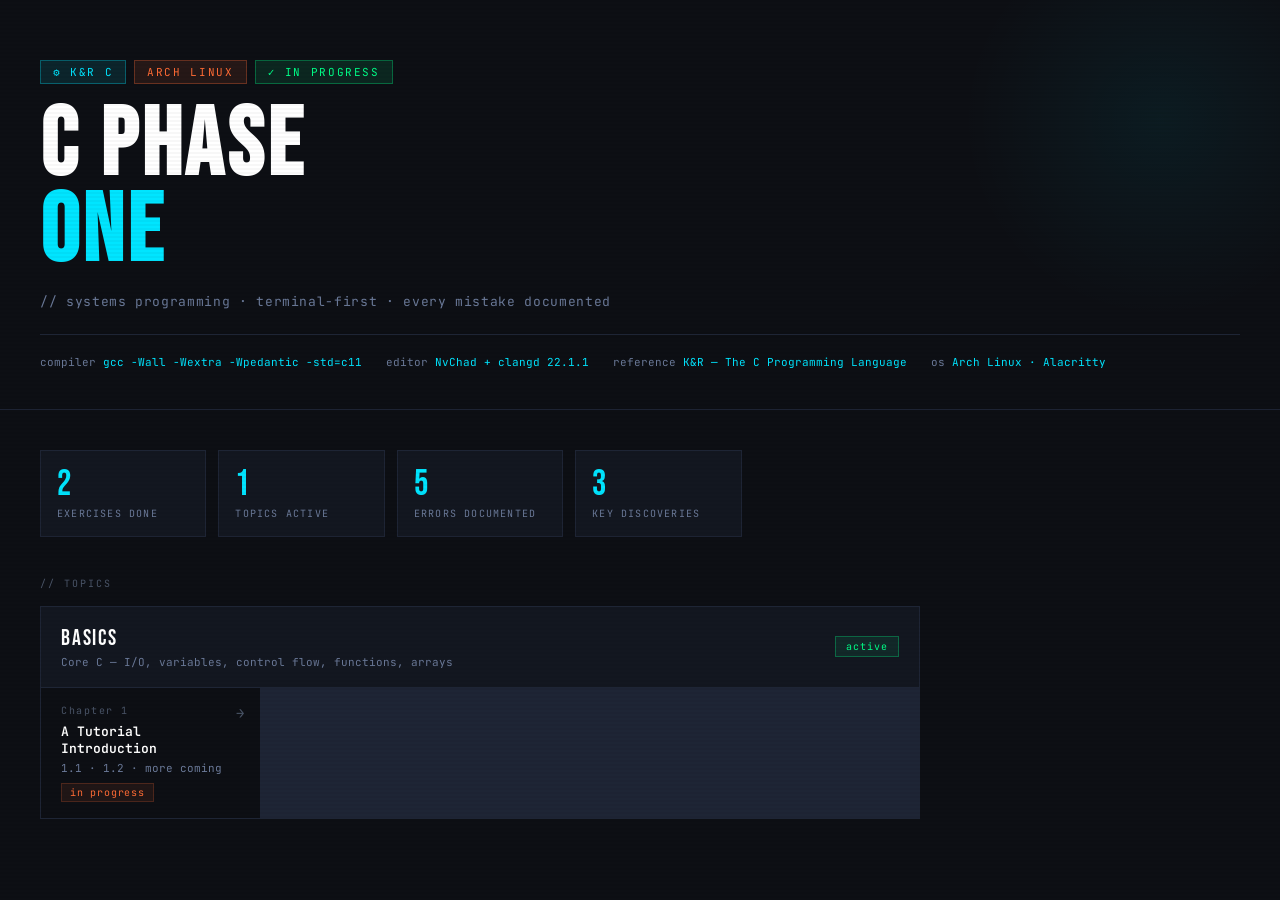
==== docs/index.html @ e8d80caa "add: [added files for cahp 1]" ====
<!DOCTYPE html>
<html lang="en">
<head>
<meta charset="UTF-8">
<meta name="viewport" content="width=device-width, initial-scale=1.0">
<title>C-Phase-1 · Systems Programming</title>
<link href="https://fonts.googleapis.com/css2?family=JetBrains+Mono:wght@300;400;600;800&family=Bebas+Neue&display=swap" rel="stylesheet">
<style>
  :root {
    --bg: #0d0f14;
    --panel: #131720;
    --border: #1e2535;
    --accent: #00e5ff;
    --green: #00ff88;
    --orange: #ff6b35;
    --purple: #bd93f9;
    --dim: #4a5568;
    --text: #cdd6f4;
    --muted: #6b7a99;
  }
  * { margin: 0; padding: 0; box-sizing: border-box; }
  body {
    background: var(--bg);
    color: var(--text);
    font-family: 'JetBrains Mono', monospace;
    min-height: 100vh;
    overflow-x: hidden;
  }
  body::before {
    content: '';
    position: fixed;
    inset: 0;
    background: repeating-linear-gradient(0deg, transparent, transparent 2px, rgba(0,0,0,0.03) 2px, rgba(0,0,0,0.03) 4px);
    pointer-events: none;
    z-index: 100;
  }

  /* HERO */
  .hero {
    padding: 60px 40px 40px;
    border-bottom: 1px solid var(--border);
    position: relative;
    overflow: hidden;
  }
  .hero::after {
    content: '';
    position: absolute;
    top: -80px; right: -80px;
    width: 400px; height: 400px;
    background: radial-gradient(circle, rgba(0,229,255,0.06) 0%, transparent 70%);
    pointer-events: none;
  }
  .hero-tags { display: flex; gap: 8px; flex-wrap: wrap; margin-bottom: 20px; }
  .tag {
    display: inline-block;
    background: rgba(0,229,255,0.1);
    border: 1px solid rgba(0,229,255,0.3);
    color: var(--accent);
    font-size: 11px;
    letter-spacing: 0.15em;
    padding: 4px 12px;
    text-transform: uppercase;
  }
  .tag.orange { background: rgba(255,107,53,0.1); border-color: rgba(255,107,53,0.3); color: var(--orange); }
  .tag.green  { background: rgba(0,255,136,0.1);  border-color: rgba(0,255,136,0.3);  color: var(--green); }
  h1 {
    font-family: 'Bebas Neue', sans-serif;
    font-size: clamp(52px, 8vw, 96px);
    letter-spacing: 0.04em;
    line-height: 0.9;
    color: #fff;
  }
  h1 span { color: var(--accent); }
  .subtitle { margin-top: 16px; color: var(--muted); font-size: 13px; letter-spacing: 0.05em; }

  .env-bar {
    display: flex;
    gap: 24px;
    flex-wrap: wrap;
    margin-top: 24px;
    padding-top: 20px;
    border-top: 1px solid var(--border);
  }
  .env-item { font-size: 11px; color: var(--muted); }
  .env-item span { color: var(--accent); }

  /* CONTENT */
  .content { padding: 40px; max-width: 960px; }

  .section-label {
    font-size: 10px;
    letter-spacing: 0.2em;
    text-transform: uppercase;
    color: var(--dim);
    margin-bottom: 16px;
    margin-top: 40px;
  }
  .section-label:first-child { margin-top: 0; }

  /* TOPIC GROUPS */
  .topic {
    border: 1px solid var(--border);
    margin-bottom: 24px;
    background: var(--panel);
  }
  .topic-header {
    display: flex;
    align-items: center;
    justify-content: space-between;
    padding: 18px 20px;
    border-bottom: 1px solid var(--border);
  }
  .topic-title {
    font-family: 'Bebas Neue', sans-serif;
    font-size: 22px;
    letter-spacing: 0.08em;
    color: #fff;
  }
  .topic-desc { font-size: 11px; color: var(--muted); margin-top: 3px; }
  .topic-badge {
    font-size: 10px;
    padding: 3px 10px;
    letter-spacing: 0.1em;
    border: 1px solid;
    white-space: nowrap;
  }
  .topic-badge.active { color: var(--green); border-color: rgba(0,255,136,0.3); background: rgba(0,255,136,0.08); }
  .topic-badge.planned { color: var(--dim); border-color: var(--border); background: transparent; }

  /* CHAPTER LINKS */
  .chapters { display: grid; grid-template-columns: repeat(auto-fill, minmax(200px, 1fr)); gap: 1px; background: var(--border); }
  .chapter {
    background: var(--bg);
    padding: 16px 20px;
    text-decoration: none;
    display: block;
    transition: background 0.15s;
    position: relative;
  }
  .chapter:hover { background: #0f1218; }
  .chapter:hover .chapter-arrow { color: var(--accent); }
  .chapter-num { font-size: 10px; color: var(--dim); letter-spacing: 0.15em; margin-bottom: 6px; }
  .chapter-name { font-size: 13px; color: #fff; font-weight: 600; margin-bottom: 4px; }
  .chapter-exercises { font-size: 11px; color: var(--muted); }
  .chapter-arrow { position: absolute; top: 16px; right: 16px; color: var(--dim); font-size: 14px; transition: color 0.15s; }
  .chapter-status {
    display: inline-block;
    margin-top: 8px;
    font-size: 10px;
    padding: 2px 8px;
    letter-spacing: 0.08em;
  }
  .chapter-status.done { color: var(--green); background: rgba(0,255,136,0.08); border: 1px solid rgba(0,255,136,0.2); }
  .chapter-status.wip  { color: var(--orange); background: rgba(255,107,53,0.08); border: 1px solid rgba(255,107,53,0.2); }
  .chapter-status.todo { color: var(--dim); background: transparent; border: 1px solid var(--border); }

  /* ADD NEW CHAPTER PLACEHOLDER */
  .chapter.add {
    border: 1px dashed var(--border);
    background: transparent;
    display: flex;
    align-items: center;
    gap: 8px;
    color: var(--dim);
    font-size: 12px;
    cursor: default;
    margin: 1px;
  }

  /* QUICK STATS */
  .stats {
    display: grid;
    grid-template-columns: repeat(auto-fill, minmax(150px, 1fr));
    gap: 12px;
    margin-bottom: 32px;
  }
  .stat {
    background: var(--panel);
    border: 1px solid var(--border);
    padding: 16px;
  }
  .stat-num {
    font-family: 'Bebas Neue', sans-serif;
    font-size: 36px;
    color: var(--accent);
    line-height: 1;
    margin-bottom: 4px;
  }
  .stat-label { font-size: 10px; color: var(--muted); letter-spacing: 0.12em; text-transform: uppercase; }

  @media (max-width: 600px) {
    .hero, .content { padding: 30px 20px; }
    h1 { font-size: 52px; }
  }
</style>
</head>
<body>

<div class="hero">
  <div class="hero-tags">
    <span class="tag">⚙ K&amp;R C</span>
    <span class="tag orange">Arch Linux</span>
    <span class="tag green">✓ In Progress</span>
  </div>
  <h1>C PHASE<br><span>ONE</span></h1>
  <p class="subtitle">// systems programming · terminal-first · every mistake documented</p>
  <div class="env-bar">
    <div class="env-item">compiler <span>gcc -Wall -Wextra -Wpedantic -std=c11</span></div>
    <div class="env-item">editor <span>NvChad + clangd 22.1.1</span></div>
    <div class="env-item">reference <span>K&amp;R — The C Programming Language</span></div>
    <div class="env-item">os <span>Arch Linux · Alacritty</span></div>
  </div>
</div>

<div class="content">

  <!-- STATS -->
  <div class="stats">
    <div class="stat">
      <div class="stat-num">2</div>
      <div class="stat-label">Exercises Done</div>
    </div>
    <div class="stat">
      <div class="stat-num">1</div>
      <div class="stat-label">Topics Active</div>
    </div>
    <div class="stat">
      <div class="stat-num">5</div>
      <div class="stat-label">Errors Documented</div>
    </div>
    <div class="stat">
      <div class="stat-num">3</div>
      <div class="stat-label">Key Discoveries</div>
    </div>
  </div>

  <!-- BASICS -->
  <div class="section-label">// Topics</div>

  <div class="topic">
    <div class="topic-header">
      <div>
        <div class="topic-title">Basics</div>
        <div class="topic-desc">Core C — I/O, variables, control flow, functions, arrays</div>
      </div>
      <span class="topic-badge active">active</span>
    </div>
    <div class="chapters">
      <a class="chapter" href="Basics/ch1.html">
        <div class="chapter-num">Chapter 1</div>
        <div class="chapter-name">A Tutorial Introduction</div>
        <div class="chapter-exercises">1.1 · 1.2 · more coming</div>
        <span class="chapter-status wip">in progress</span>
        <span class="chapter-arrow">→</span>
      </a>
      <!-- ADD NEW CHAPTERS BELOW THIS LINE -->
      <!-- copy the <a class="chapter"> block above, update href to chN.html -->
    </div>
  </div>

  <!-- ADD NEW TOPICS BELOW THIS LINE -->
  <!-- copy the entire <div class="topic"> block, update title/desc/chapters -->
  <!--
  <div class="topic">
    <div class="topic-header">
      <div>
        <div class="topic-title">Math</div>
        <div class="topic-desc">Numeric types, floating point, math.h</div>
      </div>
      <span class="topic-badge planned">planned</span>
    </div>
    <div class="chapters">
      <a class="chapter" href="Math/ch1.html">
        <div class="chapter-num">Chapter 1</div>
        <div class="chapter-name">Title</div>
        <div class="chapter-exercises">exercises coming</div>
        <span class="chapter-status todo">not started</span>
        <span class="chapter-arrow">→</span>
      </a>
    </div>
  </div>
  -->

</div>

</body>
</html>
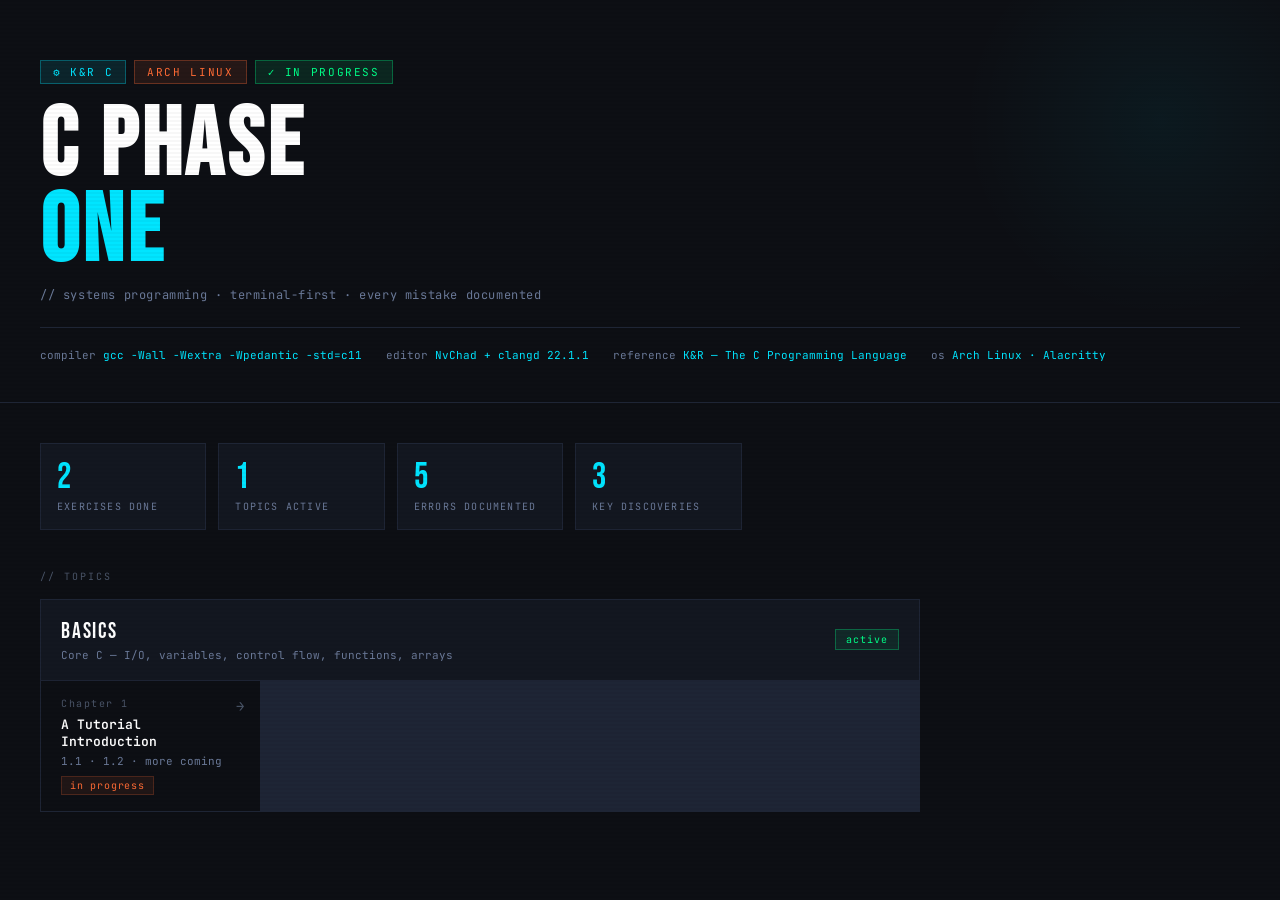
==== commit 762b9d29: "edit: [changed layout for a good purpose]" ====
--- a/docs/index.html
+++ b/docs/index.html
@@ -5,204 +5,17 @@
 <meta name="viewport" content="width=device-width, initial-scale=1.0">
 <title>C-Phase-1 · Systems Programming</title>
 <link href="https://fonts.googleapis.com/css2?family=JetBrains+Mono:wght@300;400;600;800&family=Bebas+Neue&display=swap" rel="stylesheet">
-<style>
-  :root {
-    --bg: #0d0f14;
-    --panel: #131720;
-    --border: #1e2535;
-    --accent: #00e5ff;
-    --green: #00ff88;
-    --orange: #ff6b35;
-    --purple: #bd93f9;
-    --dim: #4a5568;
-    --text: #cdd6f4;
-    --muted: #6b7a99;
-  }
-  * { margin: 0; padding: 0; box-sizing: border-box; }
-  body {
-    background: var(--bg);
-    color: var(--text);
-    font-family: 'JetBrains Mono', monospace;
-    min-height: 100vh;
-    overflow-x: hidden;
-  }
-  body::before {
-    content: '';
-    position: fixed;
-    inset: 0;
-    background: repeating-linear-gradient(0deg, transparent, transparent 2px, rgba(0,0,0,0.03) 2px, rgba(0,0,0,0.03) 4px);
-    pointer-events: none;
-    z-index: 100;
-  }
-
-  /* HERO */
-  .hero {
-    padding: 60px 40px 40px;
-    border-bottom: 1px solid var(--border);
-    position: relative;
-    overflow: hidden;
-  }
-  .hero::after {
-    content: '';
-    position: absolute;
-    top: -80px; right: -80px;
-    width: 400px; height: 400px;
-    background: radial-gradient(circle, rgba(0,229,255,0.06) 0%, transparent 70%);
-    pointer-events: none;
-  }
-  .hero-tags { display: flex; gap: 8px; flex-wrap: wrap; margin-bottom: 20px; }
-  .tag {
-    display: inline-block;
-    background: rgba(0,229,255,0.1);
-    border: 1px solid rgba(0,229,255,0.3);
-    color: var(--accent);
-    font-size: 11px;
-    letter-spacing: 0.15em;
-    padding: 4px 12px;
-    text-transform: uppercase;
-  }
-  .tag.orange { background: rgba(255,107,53,0.1); border-color: rgba(255,107,53,0.3); color: var(--orange); }
-  .tag.green  { background: rgba(0,255,136,0.1);  border-color: rgba(0,255,136,0.3);  color: var(--green); }
-  h1 {
-    font-family: 'Bebas Neue', sans-serif;
-    font-size: clamp(52px, 8vw, 96px);
-    letter-spacing: 0.04em;
-    line-height: 0.9;
-    color: #fff;
-  }
-  h1 span { color: var(--accent); }
-  .subtitle { margin-top: 16px; color: var(--muted); font-size: 13px; letter-spacing: 0.05em; }
-
-  .env-bar {
-    display: flex;
-    gap: 24px;
-    flex-wrap: wrap;
-    margin-top: 24px;
-    padding-top: 20px;
-    border-top: 1px solid var(--border);
-  }
-  .env-item { font-size: 11px; color: var(--muted); }
-  .env-item span { color: var(--accent); }
-
-  /* CONTENT */
-  .content { padding: 40px; max-width: 960px; }
-
-  .section-label {
-    font-size: 10px;
-    letter-spacing: 0.2em;
-    text-transform: uppercase;
-    color: var(--dim);
-    margin-bottom: 16px;
-    margin-top: 40px;
-  }
-  .section-label:first-child { margin-top: 0; }
-
-  /* TOPIC GROUPS */
-  .topic {
-    border: 1px solid var(--border);
-    margin-bottom: 24px;
-    background: var(--panel);
-  }
-  .topic-header {
-    display: flex;
-    align-items: center;
-    justify-content: space-between;
-    padding: 18px 20px;
-    border-bottom: 1px solid var(--border);
-  }
-  .topic-title {
-    font-family: 'Bebas Neue', sans-serif;
-    font-size: 22px;
-    letter-spacing: 0.08em;
-    color: #fff;
-  }
-  .topic-desc { font-size: 11px; color: var(--muted); margin-top: 3px; }
-  .topic-badge {
-    font-size: 10px;
-    padding: 3px 10px;
-    letter-spacing: 0.1em;
-    border: 1px solid;
-    white-space: nowrap;
-  }
-  .topic-badge.active { color: var(--green); border-color: rgba(0,255,136,0.3); background: rgba(0,255,136,0.08); }
-  .topic-badge.planned { color: var(--dim); border-color: var(--border); background: transparent; }
-
-  /* CHAPTER LINKS */
-  .chapters { display: grid; grid-template-columns: repeat(auto-fill, minmax(200px, 1fr)); gap: 1px; background: var(--border); }
-  .chapter {
-    background: var(--bg);
-    padding: 16px 20px;
-    text-decoration: none;
-    display: block;
-    transition: background 0.15s;
-    position: relative;
-  }
-  .chapter:hover { background: #0f1218; }
-  .chapter:hover .chapter-arrow { color: var(--accent); }
-  .chapter-num { font-size: 10px; color: var(--dim); letter-spacing: 0.15em; margin-bottom: 6px; }
-  .chapter-name { font-size: 13px; color: #fff; font-weight: 600; margin-bottom: 4px; }
-  .chapter-exercises { font-size: 11px; color: var(--muted); }
-  .chapter-arrow { position: absolute; top: 16px; right: 16px; color: var(--dim); font-size: 14px; transition: color 0.15s; }
-  .chapter-status {
-    display: inline-block;
-    margin-top: 8px;
-    font-size: 10px;
-    padding: 2px 8px;
-    letter-spacing: 0.08em;
-  }
-  .chapter-status.done { color: var(--green); background: rgba(0,255,136,0.08); border: 1px solid rgba(0,255,136,0.2); }
-  .chapter-status.wip  { color: var(--orange); background: rgba(255,107,53,0.08); border: 1px solid rgba(255,107,53,0.2); }
-  .chapter-status.todo { color: var(--dim); background: transparent; border: 1px solid var(--border); }
-
-  /* ADD NEW CHAPTER PLACEHOLDER */
-  .chapter.add {
-    border: 1px dashed var(--border);
-    background: transparent;
-    display: flex;
-    align-items: center;
-    gap: 8px;
-    color: var(--dim);
-    font-size: 12px;
-    cursor: default;
-    margin: 1px;
-  }
-
-  /* QUICK STATS */
-  .stats {
-    display: grid;
-    grid-template-columns: repeat(auto-fill, minmax(150px, 1fr));
-    gap: 12px;
-    margin-bottom: 32px;
-  }
-  .stat {
-    background: var(--panel);
-    border: 1px solid var(--border);
-    padding: 16px;
-  }
-  .stat-num {
-    font-family: 'Bebas Neue', sans-serif;
-    font-size: 36px;
-    color: var(--accent);
-    line-height: 1;
-    margin-bottom: 4px;
-  }
-  .stat-label { font-size: 10px; color: var(--muted); letter-spacing: 0.12em; text-transform: uppercase; }
-
-  @media (max-width: 600px) {
-    .hero, .content { padding: 30px 20px; }
-    h1 { font-size: 52px; }
-  }
-</style>
+<link rel="stylesheet" href="assets/style.css">
 </head>
 <body>
 
-<div class="hero">
+<div class="hero hero-lg">
   <div class="hero-tags">
     <span class="tag">⚙ K&amp;R C</span>
     <span class="tag orange">Arch Linux</span>
     <span class="tag green">✓ In Progress</span>
   </div>
-  <h1>C PHASE<br><span>ONE</span></h1>
+  <h1 class="lg">C PHASE<br><span>ONE</span></h1>
   <p class="subtitle">// systems programming · terminal-first · every mistake documented</p>
   <div class="env-bar">
     <div class="env-item">compiler <span>gcc -Wall -Wextra -Wpedantic -std=c11</span></div>
@@ -214,7 +27,6 @@
 
 <div class="content">
 
-  <!-- STATS -->
   <div class="stats">
     <div class="stat">
       <div class="stat-num">2</div>
@@ -234,9 +46,9 @@
     </div>
   </div>
 
-  <!-- BASICS -->
   <div class="section-label">// Topics</div>
 
+  <!-- BASICS -->
   <div class="topic">
     <div class="topic-header">
       <div>
@@ -253,13 +65,11 @@
         <span class="chapter-status wip">in progress</span>
         <span class="chapter-arrow">→</span>
       </a>
-      <!-- ADD NEW CHAPTERS BELOW THIS LINE -->
-      <!-- copy the <a class="chapter"> block above, update href to chN.html -->
+      <!-- ADD NEW CHAPTERS HERE — copy the <a class="chapter"> block above -->
     </div>
   </div>
 
-  <!-- ADD NEW TOPICS BELOW THIS LINE -->
-  <!-- copy the entire <div class="topic"> block, update title/desc/chapters -->
+  <!-- ADD NEW TOPICS HERE — copy the entire <div class="topic"> block -->
   <!--
   <div class="topic">
     <div class="topic-header">
@@ -283,6 +93,7 @@
 
 </div>
 
+<script src="assets/app.js" defer></script>
 </body>
 </html>
 
--- a/docs/assets/style.css
+++ b/docs/assets/style.css
@@ -0,0 +1,432 @@
+/* =============================================================
+   C-Phase-1 · Centralized Stylesheet
+   All pages link to this file.
+   To change the look of everything — edit here only.
+============================================================= */
+
+:root {
+  --bg:     #0d0f14;
+  --panel:  #131720;
+  --border: #1e2535;
+  --accent: #00e5ff;
+  --green:  #00ff88;
+  --orange: #ff6b35;
+  --purple: #bd93f9;
+  --dim:    #4a5568;
+  --text:   #cdd6f4;
+  --muted:  #6b7a99;
+}
+
+/* ── RESET ── */
+* { margin: 0; padding: 0; box-sizing: border-box; }
+
+body {
+  background: var(--bg);
+  color: var(--text);
+  font-family: 'JetBrains Mono', monospace;
+  min-height: 100vh;
+  overflow-x: hidden;
+}
+
+/* scanline overlay */
+body::before {
+  content: '';
+  position: fixed;
+  inset: 0;
+  background: repeating-linear-gradient(
+    0deg,
+    transparent, transparent 2px,
+    rgba(0,0,0,0.03) 2px, rgba(0,0,0,0.03) 4px
+  );
+  pointer-events: none;
+  z-index: 100;
+}
+
+/* ── HERO ── */
+.hero {
+  padding: 40px 40px 30px;
+  border-bottom: 1px solid var(--border);
+  position: relative;
+  overflow: hidden;
+}
+.hero::after {
+  content: '';
+  position: absolute;
+  top: -80px; right: -80px;
+  width: 400px; height: 400px;
+  background: radial-gradient(circle, rgba(0,229,255,0.05) 0%, transparent 70%);
+  pointer-events: none;
+}
+.hero-lg { padding: 60px 40px 40px; }
+
+/* ── BREADCRUMB ── */
+.breadcrumb {
+  display: flex;
+  align-items: center;
+  gap: 8px;
+  margin-bottom: 16px;
+  font-size: 11px;
+  color: var(--dim);
+}
+.breadcrumb a {
+  color: var(--dim);
+  text-decoration: none;
+  letter-spacing: 0.1em;
+  text-transform: uppercase;
+  transition: color 0.15s;
+}
+.breadcrumb a:hover { color: var(--accent); }
+.breadcrumb .sep { color: var(--border); }
+.breadcrumb .current { color: var(--muted); }
+
+/* ── HEADINGS ── */
+h1 {
+  font-family: 'Bebas Neue', sans-serif;
+  font-size: clamp(36px, 6vw, 96px);
+  letter-spacing: 0.04em;
+  line-height: 0.9;
+  color: #fff;
+}
+h1 span { color: var(--accent); }
+h1.lg   { font-size: clamp(52px, 8vw, 96px); }
+
+.subtitle {
+  margin-top: 10px;
+  color: var(--muted);
+  font-size: 12px;
+  letter-spacing: 0.05em;
+}
+
+/* ── TAGS ── */
+.hero-tags { display: flex; gap: 8px; flex-wrap: wrap; margin-bottom: 20px; }
+.tag {
+  display: inline-block;
+  background: rgba(0,229,255,0.1);
+  border: 1px solid rgba(0,229,255,0.3);
+  color: var(--accent);
+  font-size: 11px;
+  letter-spacing: 0.15em;
+  padding: 4px 12px;
+  text-transform: uppercase;
+}
+.tag.orange { background: rgba(255,107,53,0.1); border-color: rgba(255,107,53,0.3); color: var(--orange); }
+.tag.green  { background: rgba(0,255,136,0.1);  border-color: rgba(0,255,136,0.3);  color: var(--green); }
+
+/* ── ENV BAR ── */
+.env-bar {
+  display: flex;
+  gap: 24px;
+  flex-wrap: wrap;
+  margin-top: 24px;
+  padding-top: 20px;
+  border-top: 1px solid var(--border);
+}
+.env-item { font-size: 11px; color: var(--muted); }
+.env-item span { color: var(--accent); }
+
+/* ── TABS ── */
+.tabs {
+  display: flex;
+  border-bottom: 1px solid var(--border);
+  padding: 0 40px;
+  overflow-x: auto;
+  scrollbar-width: none;
+}
+.tabs::-webkit-scrollbar { display: none; }
+
+.tab {
+  padding: 14px 22px;
+  font-family: 'JetBrains Mono', monospace;
+  font-size: 12px;
+  font-weight: 600;
+  letter-spacing: 0.08em;
+  text-transform: uppercase;
+  border: none;
+  background: none;
+  color: var(--dim);
+  cursor: pointer;
+  border-bottom: 2px solid transparent;
+  margin-bottom: -1px;
+  transition: all 0.2s;
+  white-space: nowrap;
+}
+.tab:hover  { color: var(--text); }
+.tab.active { color: var(--accent); border-bottom-color: var(--accent); }
+
+/* ── CONTENT ── */
+.content { padding: 40px; max-width: 960px; }
+
+.section { display: none; }
+.section.active { display: block; animation: fadeIn 0.25s ease; }
+
+@keyframes fadeIn {
+  from { opacity: 0; transform: translateY(8px); }
+  to   { opacity: 1; transform: translateY(0); }
+}
+
+/* ── SECTION HEADER ── */
+.section-title {
+  font-family: 'Bebas Neue', sans-serif;
+  font-size: 36px;
+  color: #fff;
+  letter-spacing: 0.06em;
+  margin-bottom: 6px;
+}
+.section-desc {
+  font-size: 12px;
+  color: var(--muted);
+  margin-bottom: 14px;
+  letter-spacing: 0.04em;
+}
+.concepts { display: flex; gap: 8px; flex-wrap: wrap; margin-bottom: 32px; }
+.concept {
+  font-size: 10px;
+  padding: 3px 10px;
+  background: rgba(189,147,249,0.08);
+  border: 1px solid rgba(189,147,249,0.2);
+  color: var(--purple);
+  letter-spacing: 0.1em;
+}
+
+/* ── DISCOVERY BLOCKS ── */
+.discovery {
+  margin-bottom: 28px;
+  border-left: 2px solid var(--border);
+  padding-left: 24px;
+}
+.discovery.ok   { border-left-color: var(--green); }
+.discovery.warn { border-left-color: var(--orange); }
+.discovery.info { border-left-color: var(--accent); }
+
+.disc-label {
+  font-size: 10px;
+  font-weight: 800;
+  letter-spacing: 0.15em;
+  text-transform: uppercase;
+  margin-bottom: 6px;
+}
+.discovery.ok   .disc-label { color: var(--green); }
+.discovery.warn .disc-label { color: var(--orange); }
+.discovery.info .disc-label { color: var(--accent); }
+.discovery h3 { font-size: 13px; font-weight: 600; color: #fff; margin-bottom: 8px; }
+.discovery p  { font-size: 12px; color: var(--muted); line-height: 1.75; }
+
+/* ── TERMINAL ── */
+.term {
+  background: #080a0f;
+  border: 1px solid var(--border);
+  border-radius: 4px;
+  overflow: hidden;
+  margin: 10px 0;
+}
+.term-bar {
+  display: flex;
+  align-items: center;
+  justify-content: space-between;
+  padding: 8px 14px;
+  background: #0e1018;
+  border-bottom: 1px solid var(--border);
+}
+.term-dots { display: flex; gap: 6px; }
+.dot { width: 10px; height: 10px; border-radius: 50%; }
+.dot.r { background: #ff5f57; }
+.dot.y { background: #febc2e; }
+.dot.g { background: #28c840; }
+.term-label { font-size: 11px; color: var(--dim); letter-spacing: 0.1em; }
+
+.copy-btn {
+  background: none;
+  border: 1px solid var(--dim);
+  color: var(--dim);
+  font-family: 'JetBrains Mono', monospace;
+  font-size: 10px;
+  padding: 3px 10px;
+  cursor: pointer;
+  letter-spacing: 0.05em;
+  transition: all 0.2s;
+}
+.copy-btn:hover  { border-color: var(--accent); color: var(--accent); }
+.copy-btn.copied { border-color: var(--green);  color: var(--green); }
+
+.term-body { padding: 16px; overflow-x: auto; }
+.term-body pre {
+  font-size: 13px;
+  line-height: 1.8;
+  color: var(--text);
+  white-space: pre;
+}
+
+/* syntax highlight spans */
+.p   { color: var(--green); }
+.cmd { color: #fff; font-weight: 600; }
+.arg { color: var(--accent); }
+.cmt { color: var(--dim); font-style: italic; }
+.out { color: var(--muted); }
+.key { color: var(--orange); }
+.val { color: var(--purple); }
+.str { color: #f1fa8c; }
+.err { color: var(--orange); }
+
+/* ── NOTES ── */
+.note {
+  background: rgba(0,229,255,0.05);
+  border-left: 3px solid var(--accent);
+  padding: 12px 16px;
+  font-size: 12px;
+  color: var(--muted);
+  margin: 12px 0 24px;
+  line-height: 1.6;
+}
+.note strong { color: var(--accent); }
+
+.warn-note {
+  background: rgba(255,107,53,0.05);
+  border-left: 3px solid var(--orange);
+  padding: 12px 16px;
+  font-size: 12px;
+  color: var(--muted);
+  margin: 12px 0 24px;
+  line-height: 1.6;
+}
+.warn-note strong { color: var(--orange); }
+
+/* ── VERSION TABLE ── */
+.vtable { width: 100%; border-collapse: collapse; margin: 16px 0 28px; }
+.vtable th {
+  font-size: 10px;
+  letter-spacing: 0.15em;
+  text-transform: uppercase;
+  color: var(--dim);
+  padding: 8px 12px;
+  text-align: left;
+  border-bottom: 1px solid var(--border);
+}
+.vtable td {
+  font-size: 12px;
+  padding: 10px 12px;
+  border-bottom: 1px solid rgba(30,37,53,0.6);
+  vertical-align: top;
+  color: var(--muted);
+}
+.vtable tr:hover td { background: rgba(255,255,255,0.02); }
+.vname { color: var(--accent) !important; font-weight: 600; }
+.vok   { color: var(--green)  !important; }
+.vfail { color: var(--orange) !important; }
+
+/* ── INDEX PAGE SPECIFICS ── */
+.stats {
+  display: grid;
+  grid-template-columns: repeat(auto-fill, minmax(150px, 1fr));
+  gap: 12px;
+  margin-bottom: 32px;
+}
+.stat {
+  background: var(--panel);
+  border: 1px solid var(--border);
+  padding: 16px;
+}
+.stat-num {
+  font-family: 'Bebas Neue', sans-serif;
+  font-size: 36px;
+  color: var(--accent);
+  line-height: 1;
+  margin-bottom: 4px;
+}
+.stat-label { font-size: 10px; color: var(--muted); letter-spacing: 0.12em; text-transform: uppercase; }
+
+.section-label {
+  font-size: 10px;
+  letter-spacing: 0.2em;
+  text-transform: uppercase;
+  color: var(--dim);
+  margin-bottom: 16px;
+  margin-top: 40px;
+}
+.section-label:first-child { margin-top: 0; }
+
+.topic {
+  border: 1px solid var(--border);
+  margin-bottom: 24px;
+  background: var(--panel);
+}
+.topic-header {
+  display: flex;
+  align-items: center;
+  justify-content: space-between;
+  padding: 18px 20px;
+  border-bottom: 1px solid var(--border);
+}
+.topic-title {
+  font-family: 'Bebas Neue', sans-serif;
+  font-size: 22px;
+  letter-spacing: 0.08em;
+  color: #fff;
+}
+.topic-desc { font-size: 11px; color: var(--muted); margin-top: 3px; }
+.topic-badge {
+  font-size: 10px;
+  padding: 3px 10px;
+  letter-spacing: 0.1em;
+  border: 1px solid;
+  white-space: nowrap;
+}
+.topic-badge.active  { color: var(--green); border-color: rgba(0,255,136,0.3); background: rgba(0,255,136,0.08); }
+.topic-badge.planned { color: var(--dim);   border-color: var(--border);        background: transparent; }
+
+.chapters {
+  display: grid;
+  grid-template-columns: repeat(auto-fill, minmax(200px, 1fr));
+  gap: 1px;
+  background: var(--border);
+}
+.chapter {
+  background: var(--bg);
+  padding: 16px 20px;
+  text-decoration: none;
+  display: block;
+  transition: background 0.15s;
+  position: relative;
+}
+.chapter:hover { background: #0f1218; }
+.chapter:hover .chapter-arrow { color: var(--accent); }
+.chapter-num  { font-size: 10px; color: var(--dim); letter-spacing: 0.15em; margin-bottom: 6px; }
+.chapter-name { font-size: 13px; color: #fff; font-weight: 600; margin-bottom: 4px; }
+.chapter-exercises { font-size: 11px; color: var(--muted); }
+.chapter-arrow { position: absolute; top: 16px; right: 16px; color: var(--dim); font-size: 14px; transition: color 0.15s; }
+.chapter-status {
+  display: inline-block;
+  margin-top: 8px;
+  font-size: 10px;
+  padding: 2px 8px;
+  letter-spacing: 0.08em;
+}
+.chapter-status.done { color: var(--green);  background: rgba(0,255,136,0.08); border: 1px solid rgba(0,255,136,0.2); }
+.chapter-status.wip  { color: var(--orange); background: rgba(255,107,53,0.08); border: 1px solid rgba(255,107,53,0.2); }
+.chapter-status.todo { color: var(--dim);    background: transparent; border: 1px solid var(--border); }
+
+/* ── UTILITY ── */
+code {
+  background: rgba(0,229,255,0.08);
+  color: var(--accent);
+  padding: 1px 6px;
+  font-size: 0.9em;
+  font-family: 'JetBrains Mono', monospace;
+}
+hr { border: none; border-top: 1px solid var(--border); margin: 32px 0; }
+
+/* ── RESPONSIVE ── */
+@media (max-width: 768px) {
+  .hero, .hero-lg, .content { padding: 24px 20px; }
+  .tabs { padding: 0 20px; }
+  h1, h1.lg { font-size: 48px; }
+  .env-bar  { gap: 12px; }
+  .stats    { grid-template-columns: repeat(2, 1fr); }
+  .chapters { grid-template-columns: 1fr; }
+}
+
+@media (max-width: 480px) {
+  h1, h1.lg { font-size: 38px; }
+  .stats { grid-template-columns: 1fr 1fr; }
+  .tab  { padding: 12px 14px; font-size: 11px; }
+}
+
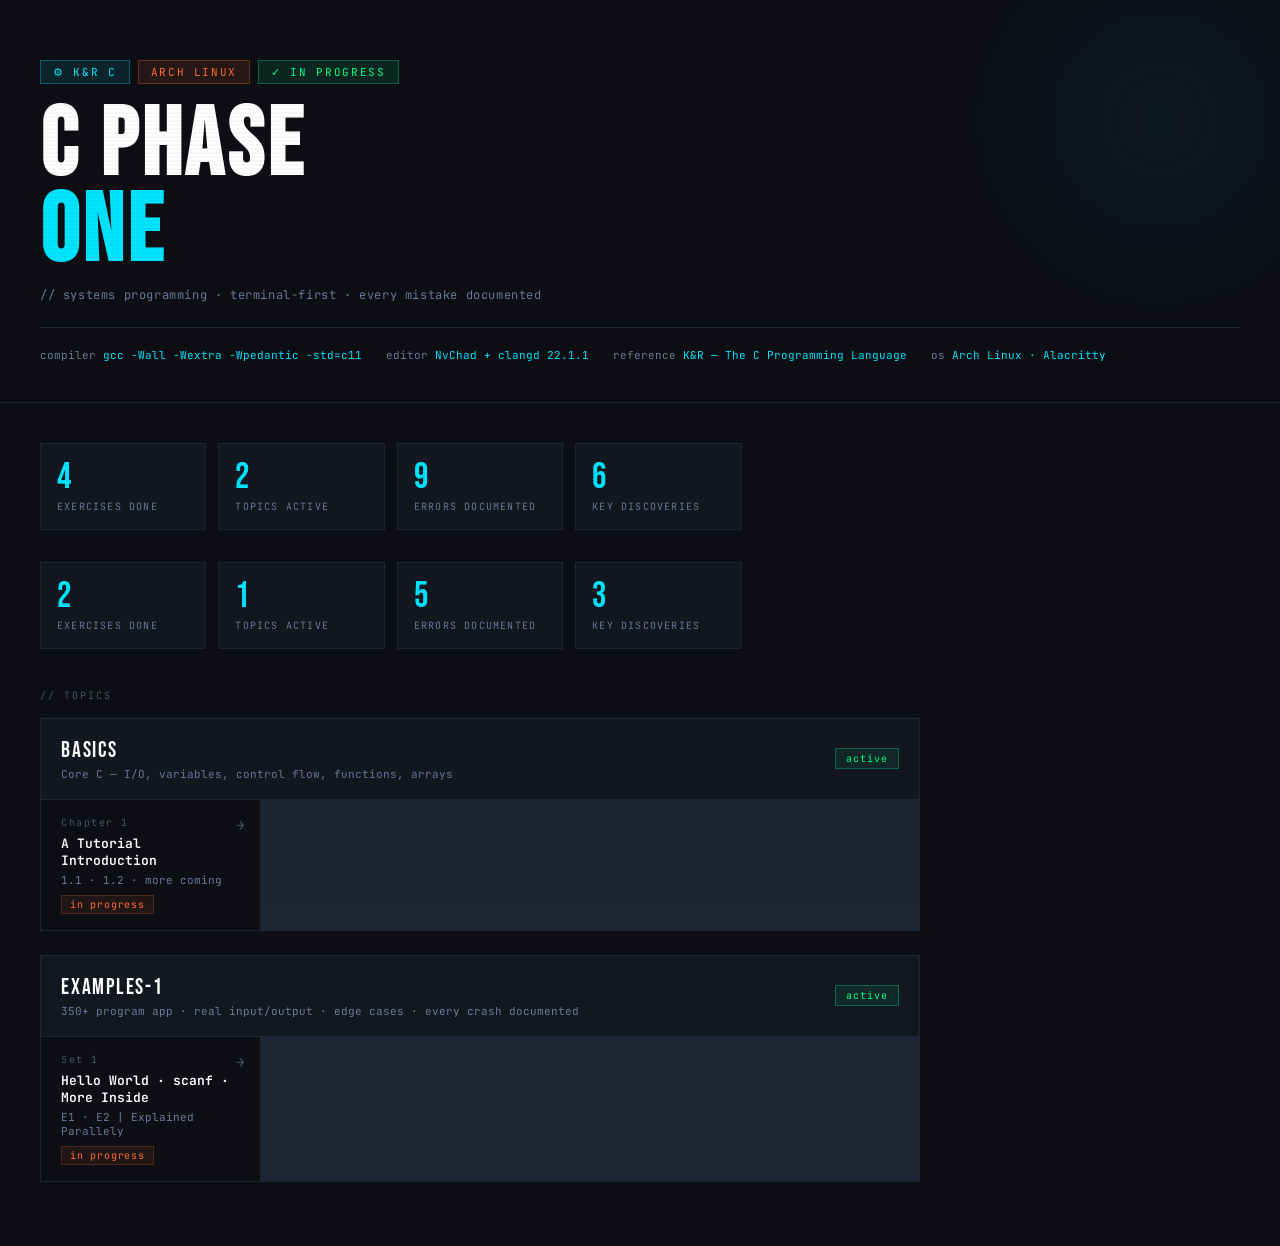
==== commit 27ef54b4: "edit: [index edited for examples]" ====
--- a/docs/index.html
+++ b/docs/index.html
@@ -26,6 +26,30 @@
 </div>
 
 <div class="content">
+
+
+  <div class="stats">
+    <div class="stat">
+      <div class="stat-num">4</div>
+      <div class="stat-label">Exercises Done</div>
+    </div>
+    <div class="stat">
+      <div class="stat-num">2</div>
+      <div class="stat-label">Topics Active</div>
+    </div>
+    <div class="stat">
+      <div class="stat-num">9</div>
+      <div class="stat-label">Errors Documented</div>
+    </div>
+    <div class="stat">
+      <div class="stat-num">6</div>
+      <div class="stat-label">Key Discoveries</div>
+    </div>
+  </div>
+
+
+
+
 
   <div class="stats">
     <div class="stat">
@@ -69,6 +93,28 @@
     </div>
   </div>
 
+
+  <!-- EXAMPLES-1 -->
+  <div class="topic">
+    <div class="topic-header">
+      <div>
+        <div class="topic-title">Examples-1</div>
+        <div class="topic-desc">350+ program app · real input/output · edge cases · every crash documented</div>
+      </div>
+      <span class="topic-badge active">active</span>
+    </div>
+    <div class="chapters">
+      <a class="chapter" href="Examples/hello_world.html">
+        <div class="chapter-num">Set 1</div>
+        <div class="chapter-name">Hello World · scanf · More Inside</div>
+        <div class="chapter-exercises">E1 · E2 | Explained Parallely</div>
+        <span class="chapter-status wip">in progress</span>
+        <span class="chapter-arrow">→</span>
+      </a>
+      <!-- ADD NEW EXAMPLE SETS HERE -->
+    </div>
+  </div>
+
   <!-- ADD NEW TOPICS HERE — copy the entire <div class="topic"> block -->
   <!--
   <div class="topic">
--- a/docs/assets/style.css
+++ b/docs/assets/style.css
@@ -430,3 +430,51 @@
   .tab  { padding: 12px 14px; font-size: 11px; }
 }
 
+/* ── DEEP EXPLANATION BLOCKS ── */
+.explain {
+  background: var(--panel);
+  border: 1px solid var(--border);
+  padding: 20px 24px;
+  margin: 16px 0 24px;
+  font-size: 12px;
+  color: var(--muted);
+  line-height: 1.85;
+}
+.explain h4 {
+  font-size: 11px;
+  font-weight: 800;
+  letter-spacing: 0.15em;
+  text-transform: uppercase;
+  color: var(--accent);
+  margin-bottom: 10px;
+}
+.explain p         { margin-bottom: 10px; }
+.explain p:last-child { margin-bottom: 0; }
+.explain strong    { color: var(--text); }
+.explain em        { color: var(--purple); font-style: normal; }
+
+/* ── MEMORY / STACK DIAGRAMS ── */
+.memory-diagram {
+  background: #080a0f;
+  border: 1px solid var(--border);
+  padding: 16px;
+  margin: 12px 0;
+  overflow-x: auto;
+}
+.memory-diagram pre {
+  font-size: 12px;
+  line-height: 2;
+  white-space: pre;
+  color: var(--muted);
+}
+.mval     { color: var(--green); }
+.mlabel   { color: var(--accent); }
+.munknown { color: var(--orange); }
+
+/* ── SECTION DIVIDER ── */
+hr.sd {
+  border: none;
+  border-top: 1px solid var(--border);
+  margin: 36px 0;
+}
+
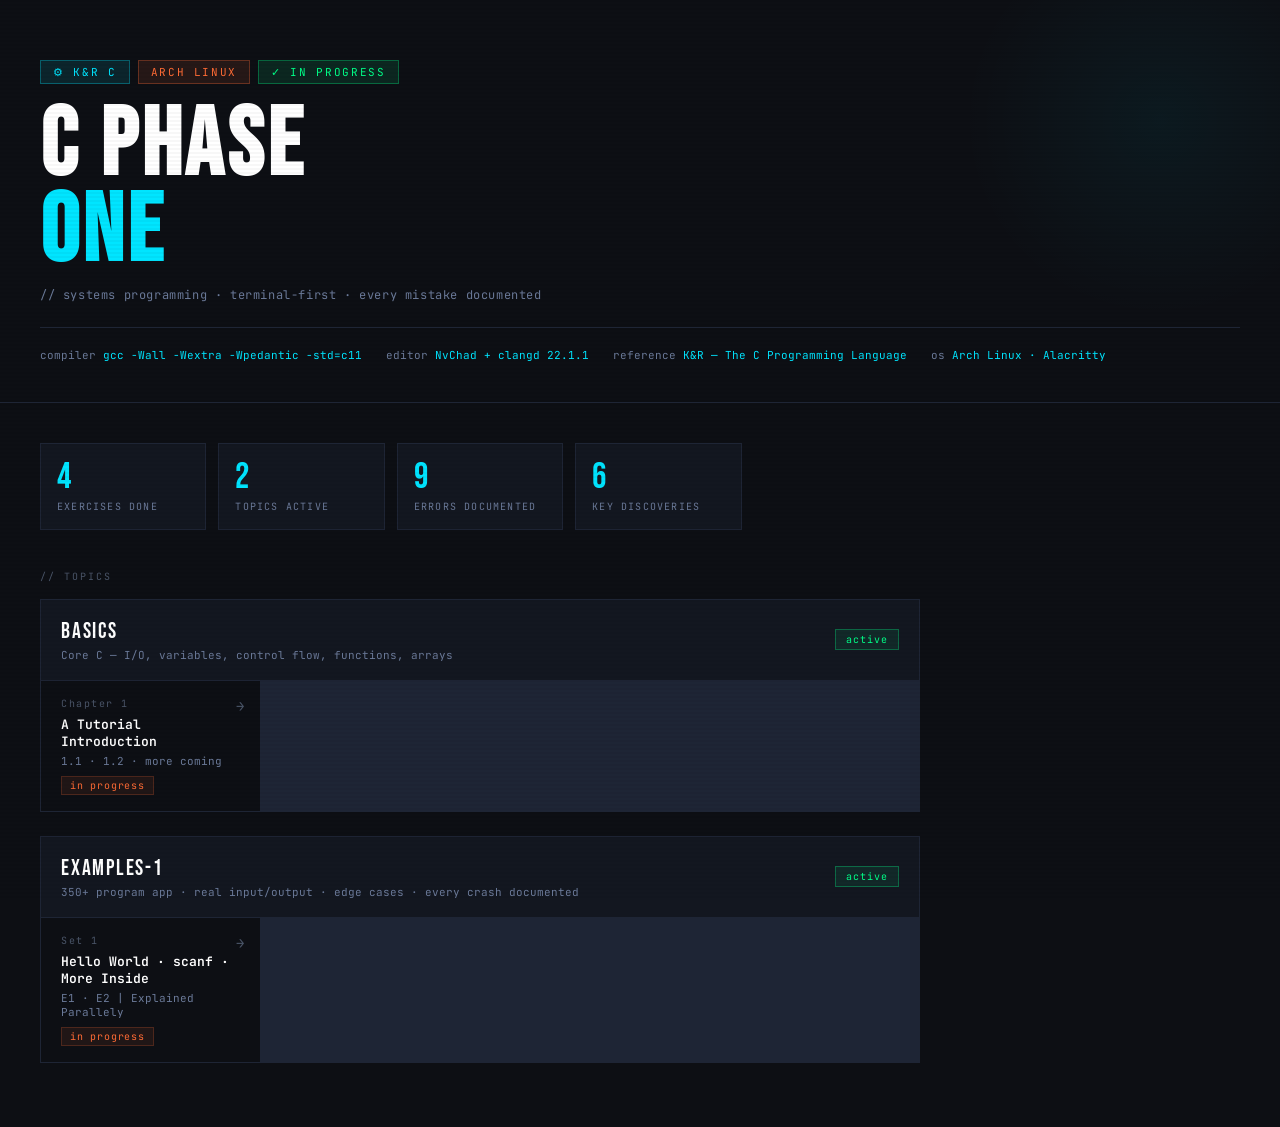
==== commit 4ee3657d: "edit: [removed a copy of stats]" ====
--- a/docs/index.html
+++ b/docs/index.html
@@ -48,28 +48,6 @@
   </div>
 
 
-
-
-
-  <div class="stats">
-    <div class="stat">
-      <div class="stat-num">2</div>
-      <div class="stat-label">Exercises Done</div>
-    </div>
-    <div class="stat">
-      <div class="stat-num">1</div>
-      <div class="stat-label">Topics Active</div>
-    </div>
-    <div class="stat">
-      <div class="stat-num">5</div>
-      <div class="stat-label">Errors Documented</div>
-    </div>
-    <div class="stat">
-      <div class="stat-num">3</div>
-      <div class="stat-label">Key Discoveries</div>
-    </div>
-  </div>
-
   <div class="section-label">// Topics</div>
 
   <!-- BASICS -->
@@ -104,7 +82,7 @@
       <span class="topic-badge active">active</span>
     </div>
     <div class="chapters">
-      <a class="chapter" href="Examples/hello_world.html">
+      <a class="chapter" href="Examples-1/hello_world.html">
         <div class="chapter-num">Set 1</div>
         <div class="chapter-name">Hello World · scanf · More Inside</div>
         <div class="chapter-exercises">E1 · E2 | Explained Parallely</div>
